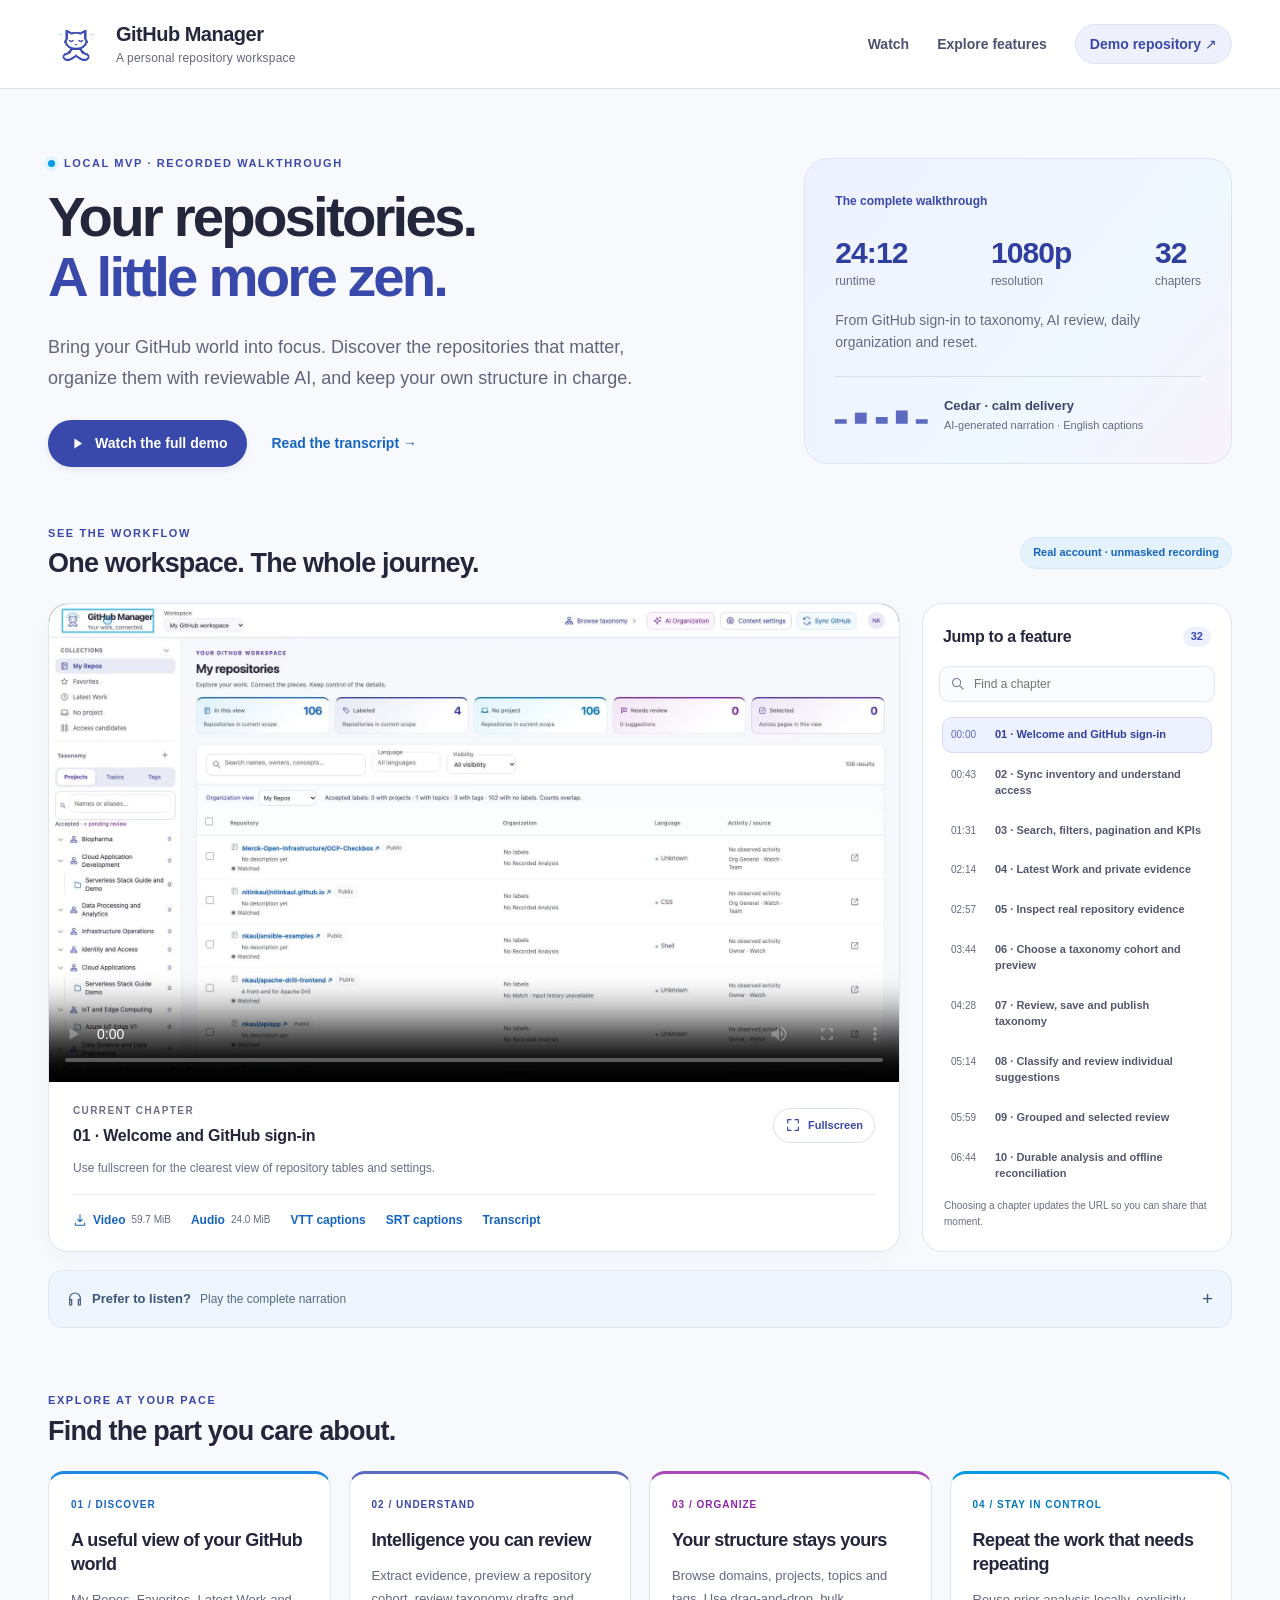
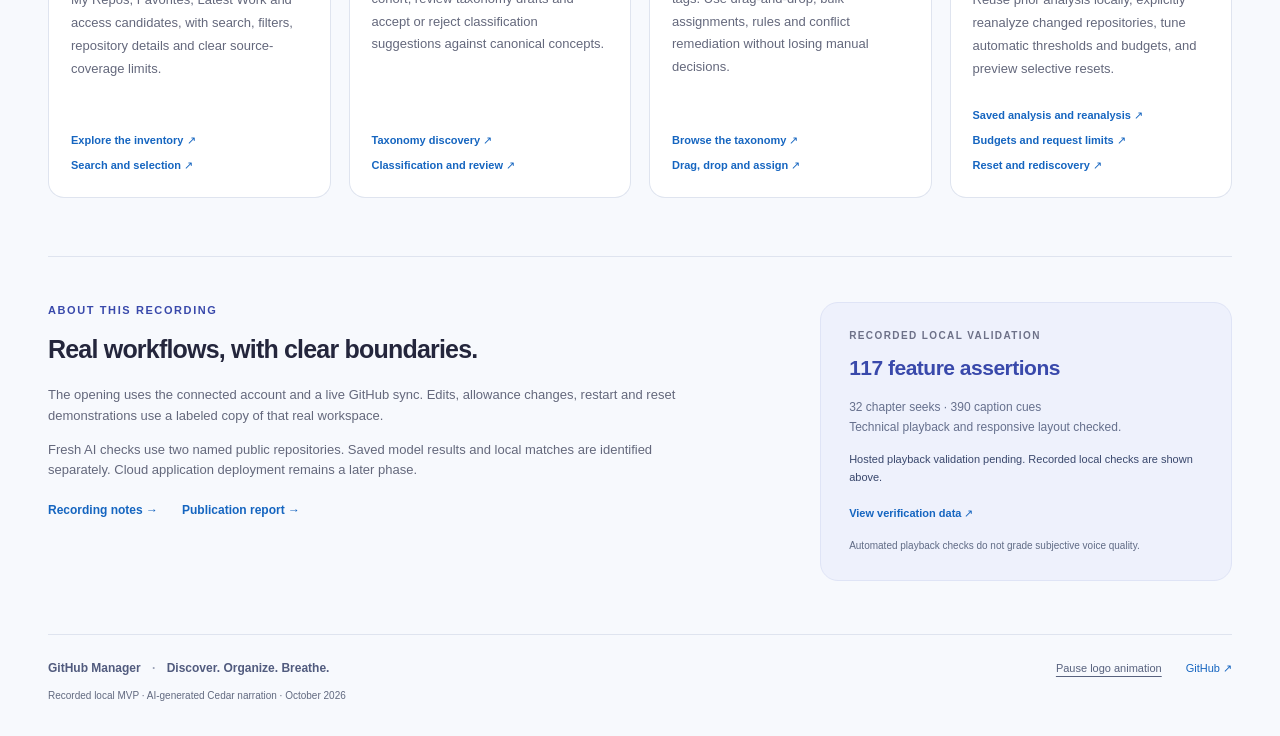
==== index.html @ 2217dbcc "Publish GitHub Manager Cedar demo showcase" ====
<!doctype html>
<html lang="en">
<head>
  <meta charset="utf-8">
  <meta name="viewport" content="width=device-width,initial-scale=1">
  <meta name="theme-color" content="#3949ab">
  <meta name="description" content="See GitHub Manager in action: a complete narrated walkthrough of repository discovery, reviewable AI organization, taxonomy, manual controls and safe reset.">
  <meta property="og:title" content="GitHub Manager — a little more zen">
  <meta property="og:description" content="A complete 1080p walkthrough of your personal, AI-assisted GitHub workspace.">
  <meta property="og:type" content="website">
  <meta property="og:url" content="https://nkaul.github.io/github-manager-demo/">
  <meta property="og:image" content="https://nkaul.github.io/github-manager-demo/recordings/cedar-v2/poster.jpg">
  <link rel="canonical" href="https://nkaul.github.io/github-manager-demo/">
  <link rel="icon" type="image/svg+xml" href="assets/branding/zen-static.svg">
  <link rel="stylesheet" href="assets/site.css">
  <script src="assets/site.js" defer></script>
  <title>GitHub Manager — a little more zen</title>
</head>
<body>
  <a class="skip-link" href="#watch">Skip to the demo</a>
  <header class="site-header">
    <div class="header-inner">
      <a class="brand" href="./" aria-label="GitHub Manager home">
        <span class="mascot"><img class="mascot-motion" src="assets/branding/zen-rays.gif" width="56" height="56" alt=""><img class="mascot-still" src="assets/branding/zen-static.svg" width="56" height="56" alt=""></span>
        <span>GitHub Manager<span class="brand-subtitle">A personal repository workspace</span></span>
      </a>
      <nav class="header-nav" aria-label="Main navigation"><a href="#watch">Watch</a><a href="#features">Explore features</a><a href="https://github.com/nkaul/github-manager-demo" target="_blank" rel="noopener noreferrer">Demo repository <span aria-hidden="true">↗</span></a></nav>
    </div>
  </header>
  <main>
    <section class="hero content-width" aria-labelledby="intro-title">
      <div class="hero-copy">
        <p class="eyebrow"><span class="status-dot"></span> Local MVP · recorded walkthrough</p>
        <h1 id="intro-title">Your repositories.<br><span>A little more zen.</span></h1>
        <p class="intro">Bring your GitHub world into focus. Discover the repositories that matter, organize them with reviewable AI, and keep your own structure in charge.</p>
        <div class="hero-actions"><a class="button primary" href="#watch"><svg viewBox="0 0 24 24" aria-hidden="true"><path d="m9 5 11 7-11 7Z"/></svg>Watch the full demo</a><a class="text-link" href="recordings/cedar-v2/transcript.html">Read the transcript <span aria-hidden="true">→</span></a></div>
      </div>
      <aside class="hero-note" aria-label="Recording information">
        <span class="note-kicker">The complete walkthrough</span>
        <div class="recording-facts"><span><strong>24:12</strong>runtime</span><span><strong>1080p</strong>resolution</span><span><strong>32</strong>chapters</span></div>
        <p>From GitHub sign-in to taxonomy, AI review, daily organization and reset.</p>
        <div class="voice-label"><span class="wave-icon" aria-hidden="true">▂ ▅ ▃ ▆ ▂</span><span>Cedar · calm delivery<br><small>AI-generated narration · English captions</small></span></div>
      </aside>
    </section>

    <section id="watch" class="watch-section content-width" aria-labelledby="watch-title">
      <div class="section-heading"><div><p class="eyebrow">See the workflow</p><h2 id="watch-title">One workspace. The whole journey.</h2></div><span class="pill">Real account · unmasked recording</span></div>
      <div class="player-layout">
        <div class="player-card">
          <video id="video" controls playsinline preload="metadata" poster="recordings/cedar-v2/poster.jpg" aria-label="GitHub Manager complete narrated walkthrough">
            <source src="recordings/cedar-v2/github-manager-full-cedar-calm-1080p.mp4" type="video/mp4">
            <track kind="captions" src="recordings/cedar-v2/full-demo.vtt" label="English" srclang="en" default>
            Your browser cannot play this video. Use the download link below.
          </video>
          <div class="player-info">
            <div class="now-playing"><div><span class="small-label">Current chapter</span><h3 id="current-chapter">01 · Welcome and GitHub sign-in</h3></div><button id="fullscreen" class="icon-button" type="button" aria-label="Fullscreen video"><svg viewBox="0 0 24 24" aria-hidden="true"><path d="M9 4H4v5m11-5h5v5M4 15v5h5m11-5v5h-5"/></svg><span>Fullscreen</span></button></div>
            <p id="playback-status" class="helper-text" role="status">Use fullscreen for the clearest view of repository tables and settings.</p>
            <div class="download-links" aria-label="Download recording files"><a href="recordings/cedar-v2/github-manager-full-cedar-calm-1080p.mp4" download><svg viewBox="0 0 24 24" aria-hidden="true"><path d="M12 3v12m-4-4 4 4 4-4M4 17v4h16v-4"/></svg>Video <small>59.7 MiB</small></a><a href="recordings/cedar-v2/github-manager-full-cedar-calm.m4a" download>Audio <small>24.0 MiB</small></a><a href="recordings/cedar-v2/full-demo.vtt" download>VTT captions</a><a href="recordings/cedar-v2/full-demo.srt" download>SRT captions</a><a href="recordings/cedar-v2/transcript.html">Transcript</a></div>
          </div>
        </div>
        <aside class="chapter-panel" aria-labelledby="chapters-title">
          <div class="chapter-heading"><h3 id="chapters-title">Jump to a feature</h3><span id="chapter-count" class="count-badge">32</span></div>
          <label class="chapter-search"><svg viewBox="0 0 24 24" aria-hidden="true"><circle cx="10.5" cy="10.5" r="6.5"/><path d="m16 16 5 5"/></svg><span class="sr-only">Find a chapter</span><input id="chapter-search" type="search" placeholder="Find a chapter" autocomplete="off"></label>
          <div id="chapters" class="chapters" aria-label="Walkthrough chapters"><p class="helper-text">Loading chapters…</p></div>
          <p class="chapter-help">Choosing a chapter updates the URL so you can share that moment.</p>
        </aside>
      </div>
      <details class="audio-panel"><summary><svg viewBox="0 0 24 24" aria-hidden="true"><path d="M4 14v-3a8 8 0 0 1 16 0v3M4 13h3v8H4zm13 0h3v8h-3z"/></svg>Prefer to listen? <span>Play the complete narration</span></summary><div><p>Cedar · calmer delivery · the same narration as the video.</p><audio id="audio" controls preload="none" src="recordings/cedar-v2/github-manager-full-cedar-calm.m4a" aria-label="Complete Cedar narration">Download the audio using the link above.</audio></div></details>
    </section>

    <section id="features" class="features-section content-width" aria-labelledby="features-title">
      <div class="section-heading"><div><p class="eyebrow">Explore at your pace</p><h2 id="features-title">Find the part you care about.</h2></div></div>
      <div class="feature-grid">
        <article class="feature feature-blue"><span class="feature-number">01 / Discover</span><h3>A useful view of your GitHub world</h3><p>My Repos, Favorites, Latest Work and access candidates, with search, filters, repository details and clear source-coverage limits.</p><a href="#chapter-02">Explore the inventory <span aria-hidden="true">↗</span></a><a href="#chapter-03">Search and selection <span aria-hidden="true">↗</span></a></article>
        <article class="feature feature-indigo"><span class="feature-number">02 / Understand</span><h3>Intelligence you can review</h3><p>Extract evidence, preview a repository cohort, review taxonomy drafts and accept or reject classification suggestions against canonical concepts.</p><a href="#chapter-06">Taxonomy discovery <span aria-hidden="true">↗</span></a><a href="#chapter-08">Classification and review <span aria-hidden="true">↗</span></a></article>
        <article class="feature feature-purple"><span class="feature-number">03 / Organize</span><h3>Your structure stays yours</h3><p>Browse domains, projects, topics and tags. Use drag-and-drop, bulk assignments, rules and conflict remediation without losing manual decisions.</p><a href="#chapter-12">Browse the taxonomy <span aria-hidden="true">↗</span></a><a href="#chapter-13">Drag, drop and assign <span aria-hidden="true">↗</span></a></article>
        <article class="feature feature-sky"><span class="feature-number">04 / Stay in control</span><h3>Repeat the work that needs repeating</h3><p>Reuse prior analysis locally, explicitly reanalyze changed repositories, tune automatic thresholds and budgets, and preview selective resets.</p><a href="#chapter-10">Saved analysis and reanalysis <span aria-hidden="true">↗</span></a><a href="#chapter-19">Budgets and request limits <span aria-hidden="true">↗</span></a><a href="#chapter-26">Reset and rediscovery <span aria-hidden="true">↗</span></a></article>
      </div>
    </section>
    <section class="scope-section content-width" aria-labelledby="scope-title">
      <div class="scope-copy"><p class="eyebrow">About this recording</p><h2 id="scope-title">Real workflows, with clear boundaries.</h2><p>The opening uses the connected account and a live GitHub sync. Edits, allowance changes, restart and reset demonstrations use a labeled copy of that real workspace.</p><p>Fresh AI checks use two named public repositories. Saved model results and local matches are identified separately. Cloud application deployment remains a later phase.</p><div class="scope-links"><a href="recordings/cedar-v2/recording-notes.html">Recording notes <span aria-hidden="true">→</span></a><a href="docs/publication-report.md">Publication report <span aria-hidden="true">→</span></a></div></div>
      <aside class="evidence-note"><span class="small-label">Recorded local validation</span><strong>117 feature assertions</strong><p>32 chapter seeks · 390 caption cues<br>Technical playback and responsive layout checked.</p><p id="hosted-status" class="hosted-status">Hosted playback validation is being confirmed.</p><a href="recordings/cedar-v2/verification.json">View verification data <span aria-hidden="true">↗</span></a><small>Automated playback checks do not grade subjective voice quality.</small></aside>
    </section>
  </main>
  <footer class="site-footer content-width"><p>GitHub Manager <span aria-hidden="true">·</span> Discover. Organize. Breathe.</p><div><button id="motion-toggle" type="button" aria-pressed="false">Pause logo animation</button><a href="https://github.com/nkaul/github-manager-demo" target="_blank" rel="noopener noreferrer">GitHub <span aria-hidden="true">↗</span></a></div><small>Recorded local MVP · AI-generated Cedar narration · October 2026</small></footer>
</body>
</html>
---- assets/site.css ----
:root{color-scheme:light;--ink:#24263c;--muted:#64687c;--indigo:#3949ab;--blue:#1565c0;--purple:#7e57c2;--line:#dfe4ef;--surface:#fff;--bg:#f7f9fd;--radius:20px;font-family:Inter,ui-sans-serif,-apple-system,BlinkMacSystemFont,"Segoe UI",sans-serif;font-synthesis:none}
*{box-sizing:border-box}html{scroll-behavior:smooth;scroll-padding-top:100px}body{margin:0;background:var(--bg);color:var(--ink);font-size:16px;line-height:1.6}a{color:var(--blue);text-decoration:none}a:hover{text-decoration:underline;text-underline-offset:4px}button,input{font:inherit}button{cursor:pointer}svg{width:20px;height:20px;fill:none;stroke:currentColor;stroke-width:1.8;stroke-linecap:round;stroke-linejoin:round;flex-shrink:0}img{max-width:100%}button:focus-visible,a:focus-visible,input:focus-visible,summary:focus-visible{outline:3px solid #039be5;outline-offset:4px}h1,h2,h3,p{margin-top:0}.content-width{width:min(1440px,calc(100% - 96px));margin-inline:auto}.sr-only{position:absolute;width:1px;height:1px;padding:0;margin:-1px;overflow:hidden;clip:rect(0,0,0,0);white-space:nowrap;border:0}.skip-link{position:fixed;top:10px;left:16px;background:#fff;padding:10px 18px;border:2px solid var(--blue);border-radius:8px;z-index:10;transform:translateY(-180%)}.skip-link:focus{transform:none}
.site-header{background:rgba(255,255,255,.97);border-bottom:1px solid var(--line)}.header-inner{width:min(1440px,calc(100% - 96px));margin:auto;min-height:88px;display:flex;justify-content:space-between;align-items:center;gap:24px}.brand{display:flex;align-items:center;gap:12px;font-size:20px;line-height:1.2;font-weight:740;color:var(--ink);letter-spacing:-.5px}.brand:hover{text-decoration:none}.brand-subtitle{display:block;margin-top:5px;font-size:12px;letter-spacing:.2px;font-weight:450;color:var(--muted)}.mascot{width:56px;height:56px;display:block;flex-shrink:0}.mascot img{display:block}.mascot-still{display:none!important}body.motion-paused .mascot-motion{display:none}body.motion-paused .mascot-still{display:block!important}.header-nav{display:flex;align-items:center;gap:28px;font-size:14px;font-weight:600}.header-nav a{color:#4e526e}.header-nav a:last-child{background:#eef1fc;border:1px solid #dfe3f7;padding:8px 14px;border-radius:24px;color:var(--indigo)}
.hero{display:grid;grid-template-columns:1.6fr 1fr;align-items:center;gap:72px;padding-block:66px 58px}.eyebrow{font-size:11px;letter-spacing:1.6px;text-transform:uppercase;font-weight:750;color:var(--indigo);margin-bottom:14px;display:flex;align-items:center;gap:9px}.status-dot{width:7px;height:7px;background:#039be5;border-radius:50%;box-shadow:0 0 0 4px #e1f5fe}.hero h1{font-size:clamp(40px,4.4vw,64px);line-height:1.08;letter-spacing:-2.8px;margin-bottom:24px;font-weight:760}.hero h1 span{color:var(--indigo)}.intro{font-size:18px;line-height:1.7;max-width:620px;color:#61657b;margin-bottom:27px}.hero-actions{display:flex;align-items:center;gap:24px;flex-wrap:wrap}.button{display:inline-flex;align-items:center;justify-content:center;gap:10px;padding:12px 20px;border-radius:28px;font-size:14px;font-weight:650}.button:hover{text-decoration:none;box-shadow:0 5px 16px #3949ab24}.primary{color:#fff;background:var(--indigo);box-shadow:0 3px 7px #3949ab16}.primary svg{width:17px;height:17px;fill:currentColor;stroke-width:0}.text-link{font-size:14px;font-weight:600}.hero-note{border:1px solid #dce4f5;border-radius:24px;padding:28px 30px;background:linear-gradient(130deg,#eef1ff 0%,#f0f8ff 65%,#f8f2fc 100%)}.note-kicker{font-size:12px;color:var(--indigo);font-weight:650}.recording-facts{display:flex;justify-content:space-between;gap:16px;margin-top:20px}.recording-facts span{font-size:12px;color:#656b82}.recording-facts strong{display:block;line-height:1.3;font-size:30px;font-weight:700;letter-spacing:-.9px;color:#303f9f}.hero-note>p{font-size:14px;color:#626a82;margin-block:18px 22px;max-width:330px}.voice-label{display:flex;gap:14px;align-items:center;padding-top:19px;border-top:1px solid #d9e1f1;font-size:13px;font-weight:650;color:#39476c;line-height:1.5}.voice-label small{font-weight:450;font-size:11px;color:#626a82}.wave-icon{color:#5c6bc0;font-size:15px;letter-spacing:2px}
.section-heading{display:flex;justify-content:space-between;align-items:center;gap:20px;margin-bottom:22px}.section-heading .eyebrow{margin-bottom:5px}h2{font-size:27px;letter-spacing:-.8px;line-height:1.25;font-weight:700;margin-bottom:0}.pill{display:inline-flex;white-space:nowrap;padding:6px 12px;background:#e3f2fd;color:#1565c0;border:1px solid #d6e9f8;border-radius:24px;font-size:11px;font-weight:600}.player-layout{display:grid;grid-template-columns:minmax(0,1fr) 310px;gap:22px;align-items:stretch}.player-card{background:#fff;border:1px solid var(--line);border-radius:var(--radius);overflow:hidden;min-width:0;box-shadow:0 8px 26px #22315c06}video{display:block;width:100%;aspect-ratio:16/9;background:#171b30}video::cue{font-family:ui-sans-serif,system-ui,sans-serif;font-size:clamp(13px,1.5vw,22px);background:rgba(15,18,35,.86);color:white}.player-info{padding:21px 24px}.now-playing{display:flex;justify-content:space-between;gap:16px;align-items:center}.small-label{display:block;font-size:10px;text-transform:uppercase;letter-spacing:1.4px;font-weight:700;color:#6d7188;margin-bottom:6px}.now-playing h3{font-size:16px;line-height:1.4;font-weight:650;margin:0;letter-spacing:-.2px}.icon-button{display:inline-flex;align-items:center;gap:7px;border:1px solid #dce1f0;border-radius:24px;color:var(--indigo);background:#fff;padding:8px 11px;font-size:11px;font-weight:600}.icon-button:hover{background:#f0f2fc}.icon-button svg{width:16px;height:16px}.helper-text{font-size:12px;color:#6b7085;line-height:1.6;margin:11px 0 16px}.download-links{display:flex;gap:12px 20px;align-items:center;flex-wrap:wrap;border-top:1px solid #e9ecf4;padding-top:16px}.download-links a{display:inline-flex;gap:6px;align-items:center;font-size:12px;font-weight:600}.download-links svg{width:14px;height:14px}.download-links small{font-size:10px;color:#646b82;font-weight:450}
.chapter-panel{border:1px solid var(--line);background:#fff;border-radius:var(--radius);padding:20px 16px;display:flex;flex-direction:column;min-height:0}.chapter-heading{display:flex;justify-content:space-between;align-items:center;margin:0 4px 16px}.chapter-heading h3{font-size:16px;letter-spacing:-.3px;margin:0}.count-badge{font-size:11px;font-weight:650;color:var(--indigo);background:#eef0fc;padding:1px 8px;border-radius:14px}.chapter-search{display:flex;align-items:center;gap:8px;border:1px solid #e1e5ef;border-radius:10px;padding:7px 10px;margin-bottom:12px;background:#fafbfe}.chapter-search svg{width:15px;height:15px;color:#797e94}.chapter-search input{width:100%;min-width:0;border:0;outline:none;font-size:12px;color:var(--ink);background:transparent;line-height:1.5;padding:1px}.chapter-search:focus-within{outline:2px solid #039be5;outline-offset:2px}.chapters{display:flex;flex-direction:column;gap:4px;overflow:auto;flex:1;max-height:470px;min-height:260px;padding:3px;scrollbar-width:thin;scrollbar-color:#c5cae9 transparent}.chapter-button{display:flex;gap:10px;align-items:flex-start;text-align:left;border:1px solid transparent;background:transparent;border-radius:10px;color:#51576e;line-height:1.45;padding:9px 8px;width:100%;font-size:11px}.chapter-button:hover{background:#f4f6fd}.chapter-button[aria-current=true]{background:#eef1ff;color:#303f9f;border-color:#d6dcf5}.chapter-time{font-variant-numeric:tabular-nums;color:#646b82;font-size:10px;min-width:34px;padding-top:1px}.chapter-button[aria-current=true] .chapter-time{color:#5c6bc0}.chapter-title{font-weight:550}.chapter-help{font-size:10px;line-height:1.6;color:#666b80;margin:14px 5px 0}.chapter-button[hidden]{display:none}
.audio-panel{margin-top:18px;background:#eff5fc;border:1px solid #e0e9f5;border-radius:14px;padding:13px 18px;color:#3b5679;font-size:13px}.audio-panel summary{cursor:pointer;display:flex;align-items:center;gap:9px;font-weight:600;list-style:none}.audio-panel summary::-webkit-details-marker{display:none}.audio-panel summary::after{content:"+";font-size:19px;margin-left:auto;font-weight:400}.audio-panel[open] summary::after{content:"−"}.audio-panel summary svg{width:16px;height:16px}.audio-panel summary span{font-size:12px;font-weight:400;color:#536b86}.audio-panel>div{padding-top:10px}.audio-panel p{font-size:12px;margin:6px 0 12px}.audio-panel audio{width:100%;height:42px}
.features-section{padding-block:64px 58px}.feature-grid{display:grid;grid-template-columns:repeat(4,1fr);gap:18px}.feature{background:#fff;border:1px solid var(--line);border-top:3px solid var(--feature-color);border-radius:16px;padding:23px 22px;display:flex;flex-direction:column;align-items:flex-start}.feature-blue{--feature-color:#1e88e5;--feature-ink:#1565c0}.feature-indigo{--feature-color:#5c6bc0;--feature-ink:#3949ab}.feature-purple{--feature-color:#ab47bc;--feature-ink:#8e24aa}.feature-sky{--feature-color:#039be5;--feature-ink:#0277bd}.feature-number{font-size:10px;text-transform:uppercase;font-weight:750;letter-spacing:1px;color:var(--feature-ink);margin-bottom:15px}.feature h3{font-size:18px;line-height:1.35;letter-spacing:-.5px;margin-bottom:13px}.feature p{font-size:13px;line-height:1.75;color:var(--muted);margin-bottom:20px;flex:1}.feature a{font-size:11px;line-height:1.6;font-weight:600;margin-top:7px}.scope-section{display:grid;grid-template-columns:1.7fr 1fr;gap:72px;border-top:1px solid var(--line);padding-block:45px 53px}.scope-copy h2{font-size:25px;margin-bottom:20px}.scope-copy p:not(.eyebrow){font-size:13px;color:var(--muted);max-width:650px;margin-bottom:13px}.scope-links{display:flex;gap:24px;flex-wrap:wrap;margin-top:20px;font-size:12px;font-weight:600}.evidence-note{background:#eef1fc;border:1px solid #dfe4f6;padding:25px 28px;border-radius:18px;align-self:start}.evidence-note>strong{display:block;font-size:21px;letter-spacing:-.5px;color:#3949ab;margin:7px 0 12px}.evidence-note p{font-size:12px;line-height:1.7;color:#66708d;margin-bottom:12px}.evidence-note .hosted-status{font-size:11px;color:#39476c}.evidence-note a{font-size:11px;font-weight:650}.evidence-note small{display:block;font-size:10px;color:#606b85;margin-top:14px;line-height:1.65}.site-footer{display:flex;flex-wrap:wrap;justify-content:space-between;align-items:center;gap:10px 25px;border-top:1px solid var(--line);padding-block:24px 32px;color:#626a80}.site-footer p{font-size:12px;color:#515b7e;font-weight:600;margin:0}.site-footer p span{margin-inline:8px;color:#9ba2b7}.site-footer>div{display:flex;gap:24px;align-items:center;font-size:11px}.site-footer button{background:none;border:0;padding:0;color:#58627e;font-size:11px;text-decoration:underline;text-underline-offset:4px}.site-footer>small{flex-basis:100%;font-size:10px}
.document-main{max-width:860px;padding-block:50px 70px}.document-main h1{font-size:38px;line-height:1.15;letter-spacing:-1.4px;margin-bottom:18px}.document-main .document-intro{font-size:16px;color:var(--muted);margin-bottom:35px}.document-main section{padding-top:25px;margin-top:25px;border-top:1px solid var(--line);scroll-margin-top:25px}.document-main h2{font-size:21px;margin-bottom:18px}.document-main p,.document-main li{font-size:15px;color:#545c75;line-height:1.85}.document-main .back-link{font-size:13px;display:inline-block;margin-bottom:24px}.document-main .chapter-open{font-size:12px;display:inline-block;margin-bottom:14px}.document-main ul{padding-left:20px}
@media(min-width:1600px){.chapters{max-height:540px}.hero{padding-block:72px 64px}}
@media(max-width:1150px){.content-width,.header-inner{width:calc(100% - 56px)}.hero{gap:35px;padding-block:48px}.hero h1{font-size:48px}.hero-note{padding:24px}.recording-facts strong{font-size:27px}.player-layout{grid-template-columns:minmax(0,1fr) 275px}.player-info{padding:18px}.feature-grid{grid-template-columns:repeat(2,1fr)}.scope-section{gap:40px}.chapters{max-height:360px;min-height:180px}}
@media(max-width:850px){.hero{grid-template-columns:1fr;gap:30px;padding-block:40px}.hero-copy{max-width:650px}.hero h1{font-size:52px}.hero-note{max-width:580px;display:grid;grid-template-columns:1.2fr 1fr;gap:0 30px}.note-kicker{grid-column:1/-1}.hero-note>p{grid-column:2;grid-row:2;margin:20px 0 0;font-size:12px}.voice-label{grid-column:1/-1;margin-top:20px;padding-top:14px}.recording-facts{gap:25px;justify-content:flex-start}.player-layout{grid-template-columns:1fr}.chapter-panel{padding:20px}.chapters{display:grid;grid-template-columns:1fr 1fr;max-height:310px;min-height:0}.chapter-search{max-width:340px}.chapter-button{font-size:12px}.section-heading{align-items:flex-start}.scope-section{grid-template-columns:1.4fr 1fr;gap:28px}.header-nav{gap:17px;font-size:12px}.brand{font-size:18px}.brand-subtitle{font-size:10px}.header-nav a:last-child{padding:7px 11px}}
@media(max-width:600px){html{scroll-padding-top:20px}.content-width,.header-inner{width:calc(100% - 36px)}.header-inner{min-height:80px;flex-wrap:wrap;gap:12px;padding-block:14px}.brand{font-size:18px;gap:9px}.brand-subtitle{font-size:10px}.mascot,.mascot img{width:42px;height:42px}.header-nav{width:100%;justify-content:space-between;gap:9px;font-size:11px;padding-left:3px}.header-nav a:last-child{background:transparent;border:0;padding:0}.hero{padding-block:34px 36px;gap:25px}.hero h1{font-size:42px;letter-spacing:-1.9px;margin-bottom:20px}.eyebrow{font-size:9px;letter-spacing:1.2px}.intro{font-size:15px;line-height:1.8;margin-bottom:22px}.hero-actions{gap:16px}.button{font-size:12px;padding:11px 16px}.text-link{font-size:11px}.hero-note{display:block;border-radius:18px;padding:21px 22px}.recording-facts{justify-content:space-between;margin-top:14px;gap:15px}.recording-facts strong{font-size:27px}.recording-facts span{font-size:11px}.hero-note>p{font-size:12px;margin-top:15px;margin-bottom:0;max-width:none}.voice-label{margin-top:16px;font-size:12px}.voice-label small{font-size:10px}.section-heading{flex-direction:column;gap:12px;margin-bottom:16px}h2{font-size:23px;letter-spacing:-.6px}.pill{font-size:9px;padding:5px 10px}.player-layout{gap:15px}.player-card{border-radius:14px}.player-info{padding:15px}.now-playing{align-items:flex-start;gap:8px}.now-playing h3{font-size:13px}.small-label{font-size:9px;letter-spacing:1px}.icon-button{padding:7px;border-radius:10px}.icon-button span{display:none}.helper-text{font-size:11px;margin-block:10px 13px}.download-links{gap:10px 16px;padding-top:13px}.download-links a{font-size:11px}.download-links small{font-size:9px}.chapter-panel{padding:17px 13px;border-radius:14px}.chapter-heading h3{font-size:15px}.chapters{grid-template-columns:1fr;max-height:320px}.chapter-button{font-size:11px;padding:10px}.chapter-search{max-width:none}.audio-panel{padding:12px 13px}.audio-panel summary{font-size:12px;flex-wrap:wrap;gap:6px}.audio-panel summary span{font-size:10px}.features-section{padding-block:42px}.feature-grid{grid-template-columns:1fr;gap:13px}.feature{padding:23px}.feature h3{font-size:19px}.feature p{margin-bottom:14px}.feature a{font-size:12px}.scope-section{grid-template-columns:1fr;gap:24px;padding-block:32px}.scope-copy h2{font-size:23px}.evidence-note{padding:22px}.site-footer{padding-top:20px;gap:14px}.site-footer p{font-size:11px}.site-footer>div{gap:19px}.site-footer>small{font-size:9px}.document-main{padding-block:32px 50px}.document-main h1{font-size:30px}.document-main h2{font-size:19px}.document-main p,.document-main li{font-size:14px}}
@media(prefers-reduced-motion:reduce){html{scroll-behavior:auto}.mascot-motion{display:none!important}.mascot-still{display:block!important}}
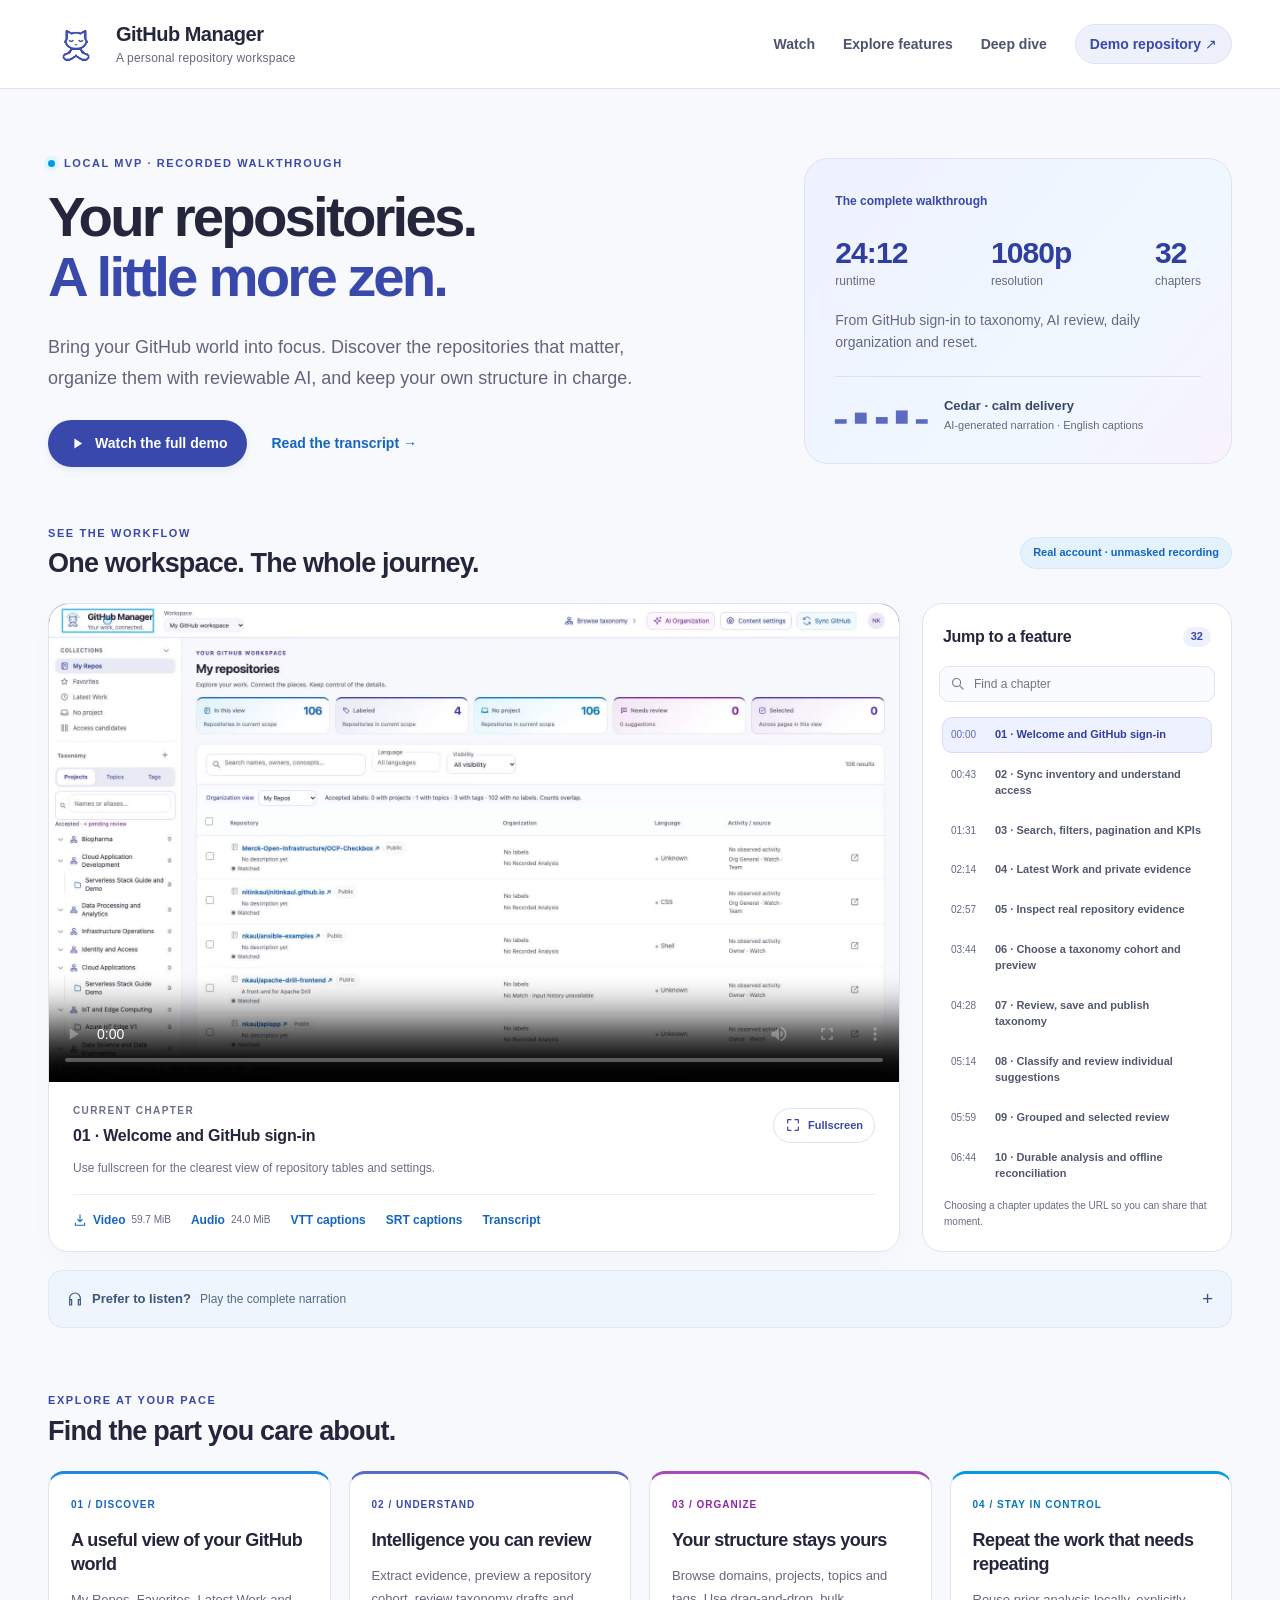
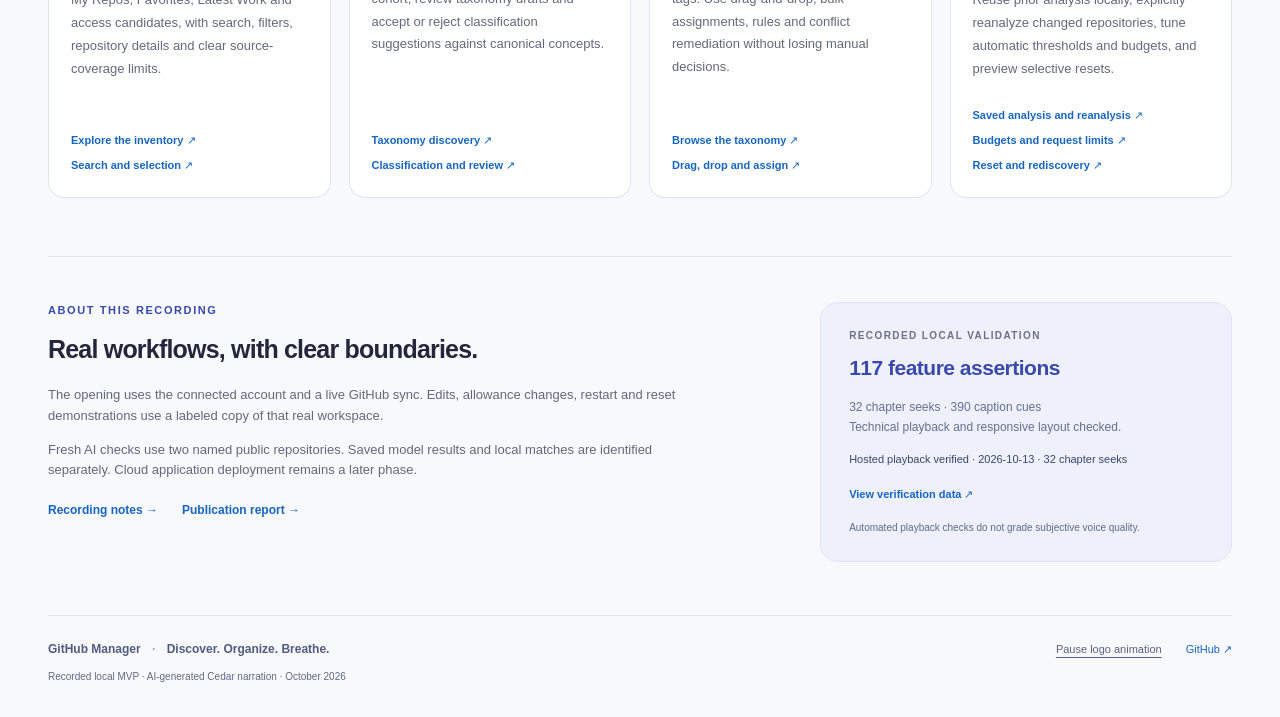
==== commit 8905a9d6: "Add Drive-only system design and architecture deep dive" ====
--- a/index.html
+++ b/index.html
@@ -24,7 +24,7 @@
         <span class="mascot"><img class="mascot-motion" src="assets/branding/zen-rays.gif" width="56" height="56" alt=""><img class="mascot-still" src="assets/branding/zen-static.svg" width="56" height="56" alt=""></span>
         <span>GitHub Manager<span class="brand-subtitle">A personal repository workspace</span></span>
       </a>
-      <nav class="header-nav" aria-label="Main navigation"><a href="#watch">Watch</a><a href="#features">Explore features</a><a href="https://github.com/nkaul/github-manager-demo" target="_blank" rel="noopener noreferrer">Demo repository <span aria-hidden="true">↗</span></a></nav>
+      <nav class="header-nav" aria-label="Main navigation"><a href="#watch">Watch</a><a href="#features">Explore features</a><a href="deep-dive/">Deep dive</a><a href="https://github.com/nkaul/github-manager-demo" target="_blank" rel="noopener noreferrer">Demo repository <span aria-hidden="true">↗</span></a></nav>
     </div>
   </header>
   <main>
--- a/assets/site.css
+++ b/assets/site.css
@@ -11,4 +11,7 @@
 @media(max-width:1150px){.content-width,.header-inner{width:calc(100% - 56px)}.hero{gap:35px;padding-block:48px}.hero h1{font-size:48px}.hero-note{padding:24px}.recording-facts strong{font-size:27px}.player-layout{grid-template-columns:minmax(0,1fr) 275px}.player-info{padding:18px}.feature-grid{grid-template-columns:repeat(2,1fr)}.scope-section{gap:40px}.chapters{max-height:360px;min-height:180px}}
 @media(max-width:850px){.hero{grid-template-columns:1fr;gap:30px;padding-block:40px}.hero-copy{max-width:650px}.hero h1{font-size:52px}.hero-note{max-width:580px;display:grid;grid-template-columns:1.2fr 1fr;gap:0 30px}.note-kicker{grid-column:1/-1}.hero-note>p{grid-column:2;grid-row:2;margin:20px 0 0;font-size:12px}.voice-label{grid-column:1/-1;margin-top:20px;padding-top:14px}.recording-facts{gap:25px;justify-content:flex-start}.player-layout{grid-template-columns:1fr}.chapter-panel{padding:20px}.chapters{display:grid;grid-template-columns:1fr 1fr;max-height:310px;min-height:0}.chapter-search{max-width:340px}.chapter-button{font-size:12px}.section-heading{align-items:flex-start}.scope-section{grid-template-columns:1.4fr 1fr;gap:28px}.header-nav{gap:17px;font-size:12px}.brand{font-size:18px}.brand-subtitle{font-size:10px}.header-nav a:last-child{padding:7px 11px}}
 @media(max-width:600px){html{scroll-padding-top:20px}.content-width,.header-inner{width:calc(100% - 36px)}.header-inner{min-height:80px;flex-wrap:wrap;gap:12px;padding-block:14px}.brand{font-size:18px;gap:9px}.brand-subtitle{font-size:10px}.mascot,.mascot img{width:42px;height:42px}.header-nav{width:100%;justify-content:space-between;gap:9px;font-size:11px;padding-left:3px}.header-nav a:last-child{background:transparent;border:0;padding:0}.hero{padding-block:34px 36px;gap:25px}.hero h1{font-size:42px;letter-spacing:-1.9px;margin-bottom:20px}.eyebrow{font-size:9px;letter-spacing:1.2px}.intro{font-size:15px;line-height:1.8;margin-bottom:22px}.hero-actions{gap:16px}.button{font-size:12px;padding:11px 16px}.text-link{font-size:11px}.hero-note{display:block;border-radius:18px;padding:21px 22px}.recording-facts{justify-content:space-between;margin-top:14px;gap:15px}.recording-facts strong{font-size:27px}.recording-facts span{font-size:11px}.hero-note>p{font-size:12px;margin-top:15px;margin-bottom:0;max-width:none}.voice-label{margin-top:16px;font-size:12px}.voice-label small{font-size:10px}.section-heading{flex-direction:column;gap:12px;margin-bottom:16px}h2{font-size:23px;letter-spacing:-.6px}.pill{font-size:9px;padding:5px 10px}.player-layout{gap:15px}.player-card{border-radius:14px}.player-info{padding:15px}.now-playing{align-items:flex-start;gap:8px}.now-playing h3{font-size:13px}.small-label{font-size:9px;letter-spacing:1px}.icon-button{padding:7px;border-radius:10px}.icon-button span{display:none}.helper-text{font-size:11px;margin-block:10px 13px}.download-links{gap:10px 16px;padding-top:13px}.download-links a{font-size:11px}.download-links small{font-size:9px}.chapter-panel{padding:17px 13px;border-radius:14px}.chapter-heading h3{font-size:15px}.chapters{grid-template-columns:1fr;max-height:320px}.chapter-button{font-size:11px;padding:10px}.chapter-search{max-width:none}.audio-panel{padding:12px 13px}.audio-panel summary{font-size:12px;flex-wrap:wrap;gap:6px}.audio-panel summary span{font-size:10px}.features-section{padding-block:42px}.feature-grid{grid-template-columns:1fr;gap:13px}.feature{padding:23px}.feature h3{font-size:19px}.feature p{margin-bottom:14px}.feature a{font-size:12px}.scope-section{grid-template-columns:1fr;gap:24px;padding-block:32px}.scope-copy h2{font-size:23px}.evidence-note{padding:22px}.site-footer{padding-top:20px;gap:14px}.site-footer p{font-size:11px}.site-footer>div{gap:19px}.site-footer>small{font-size:9px}.document-main{padding-block:32px 50px}.document-main h1{font-size:30px}.document-main h2{font-size:19px}.document-main p,.document-main li{font-size:14px}}
+.header-nav a[aria-current=page]{color:var(--indigo);text-decoration:underline;text-underline-offset:6px;text-decoration-thickness:2px}.deep-dive-note .format-link{display:flex;gap:14px;align-items:center;color:var(--ink);padding:20px 0;border-bottom:1px solid #d9e1f1}.deep-dive-note .format-link:last-child{border-bottom:0;padding-bottom:0}.format-link:hover{text-decoration:none}.format-link>span:last-child{margin-left:auto;color:var(--indigo)}.format-link strong{display:block;font-size:17px;letter-spacing:-.3px}.format-link small{display:block;font-size:12px;color:#626a82;margin-top:3px}.format-icon{width:42px;height:42px;display:grid;place-items:center;background:#fff;border:1px solid #dce3f5;border-radius:13px;color:var(--indigo);flex-shrink:0}.format-icon svg{width:23px;height:23px}.deep-dive-section{margin-bottom:48px;scroll-margin-top:30px}.deep-dive-section .section-heading h2{max-width:1100px}.drive-video{display:block;width:100%;aspect-ratio:16/9;border:0;background:#171b30}.embed-info{display:flex;justify-content:space-between;align-items:center;gap:18px;flex-wrap:wrap}.embed-info h3{font-size:16px;letter-spacing:-.3px;margin-bottom:5px}.embed-info .helper-text{margin:0;font-size:12px}.drive-link{display:inline-flex;align-items:center;gap:10px;border:1px solid #dce3f5;border-radius:24px;padding:9px 14px;font-size:12px;font-weight:600;white-space:nowrap;background:#f8faff}.drive-link:hover{background:#eef2fc;text-decoration:none}.podcast-section{margin-bottom:0}.podcast-pill{background:#f3e5f5;color:#8e24aa;border-color:#ead5ed}.podcast-card{border-top:3px solid #7e57c2}.podcast-intro{display:flex;gap:18px;align-items:center;padding:26px 28px;background:linear-gradient(120deg,#f4f1fc,#eff6ff)}.podcast-symbol{display:grid;place-items:center;flex-shrink:0;width:50px;height:50px;border-radius:16px;background:#fff;color:#7e57c2;border:1px solid #e3dcf2}.podcast-symbol svg{width:25px;height:25px}.podcast-intro h3{font-size:18px;letter-spacing:-.3px;margin-bottom:4px}.podcast-intro p{font-size:13px;color:#64687c;margin:0}.podcast-embed{height:240px;overflow:hidden;background:#1e1e1e}.drive-audio{display:block;width:100%;height:240px;border:0;transform-origin:top left}.deep-dive-footer-note{padding-block:38px 48px}.deep-dive-footer-note p{font-weight:650;margin-bottom:6px;font-size:15px}.deep-dive-footer-note small{display:block;max-width:680px;color:#64687c;font-size:11px;margin-top:20px}
+@media(max-width:850px){.hero-note.deep-dive-note{display:block;max-width:none}.deep-dive-note .format-link{padding-block:16px}.deep-dive-section .section-heading{flex-direction:column;align-items:flex-start;gap:13px}}
+@media(max-width:600px){.deep-dive-section{margin-bottom:30px}.deep-dive-section h2{font-size:22px;line-height:1.35}.deep-dive-section .section-heading .pill{font-size:10px}.embed-info{gap:14px;padding:17px}.embed-info h3{font-size:14px}.drive-link{font-size:11px;padding:8px 12px}.podcast-intro{padding:20px 17px;gap:13px}.podcast-intro h3{font-size:15px}.podcast-intro p{font-size:12px}.podcast-symbol{width:42px;height:42px;border-radius:12px}.deep-dive-footer-note{padding-block:8px 32px}.deep-dive-footer-note p{font-size:14px}}
 @media(prefers-reduced-motion:reduce){html{scroll-behavior:auto}.mascot-motion{display:none!important}.mascot-still{display:block!important}}
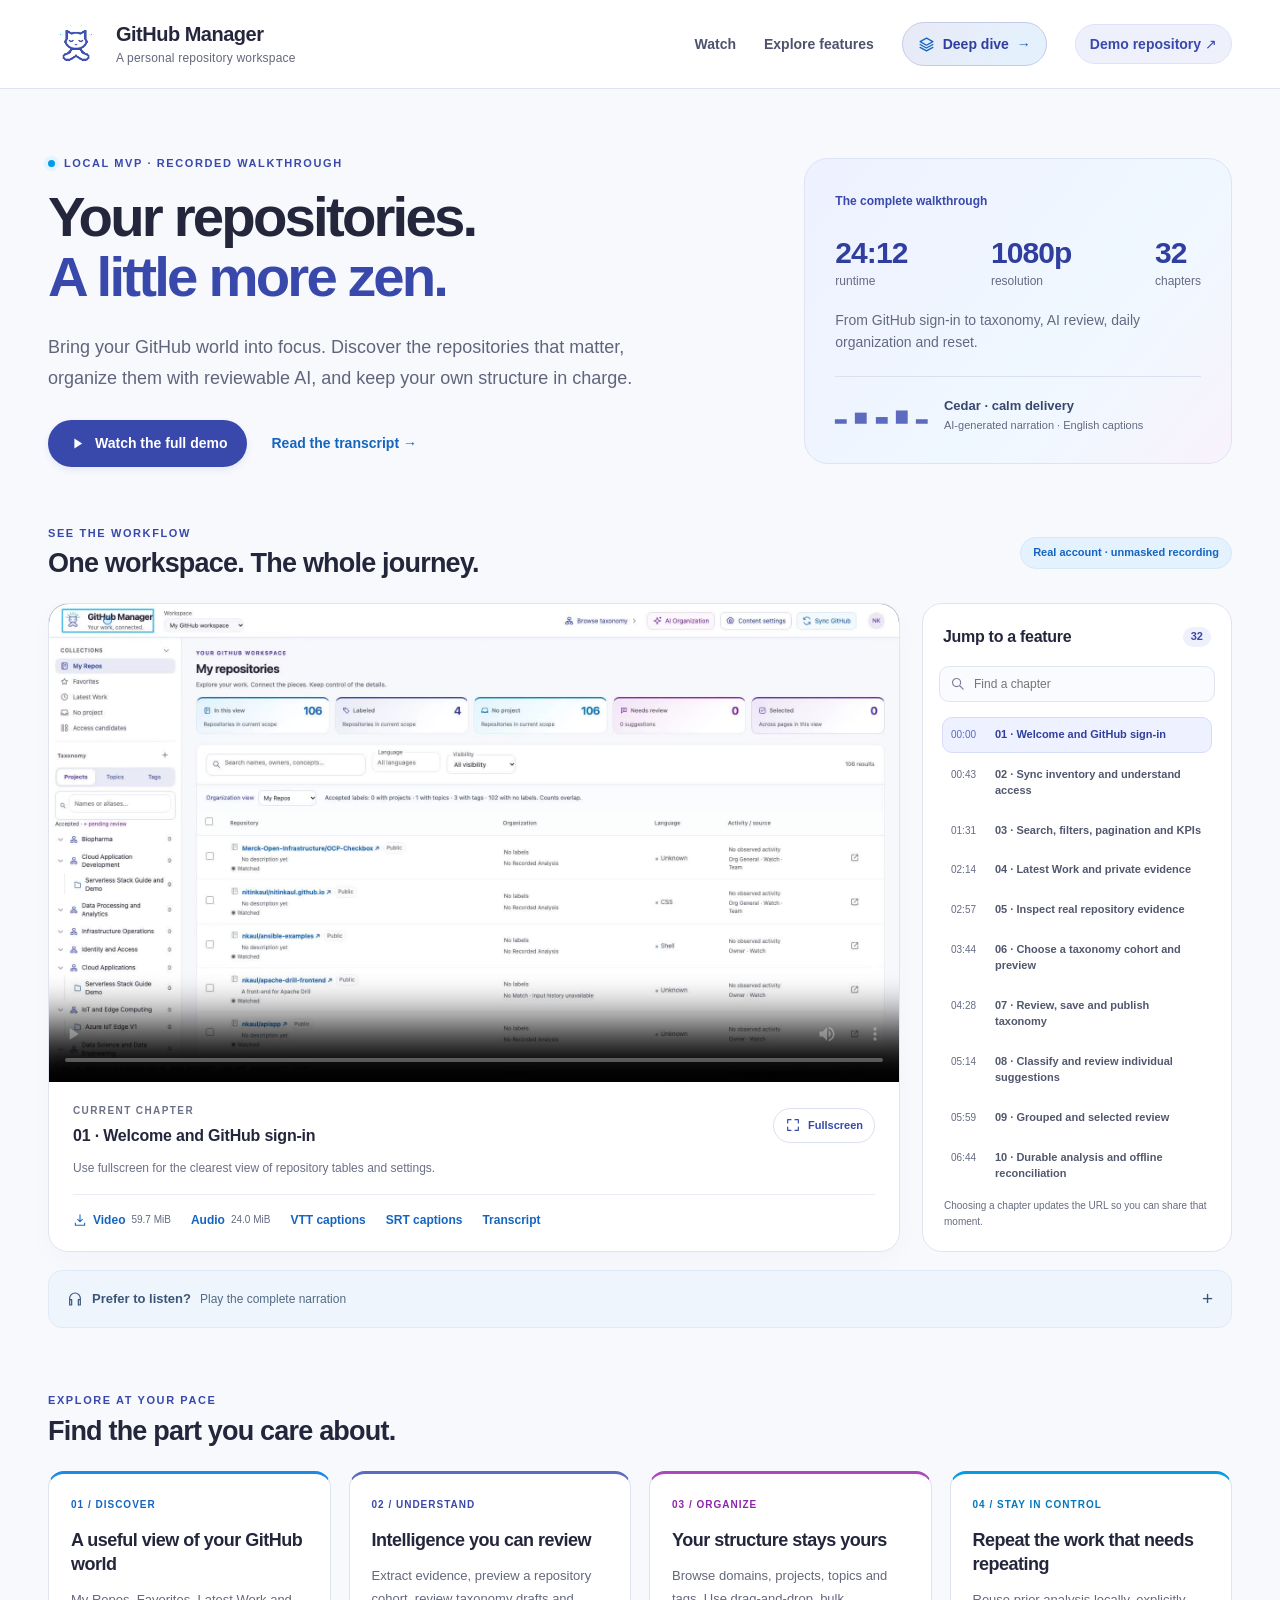
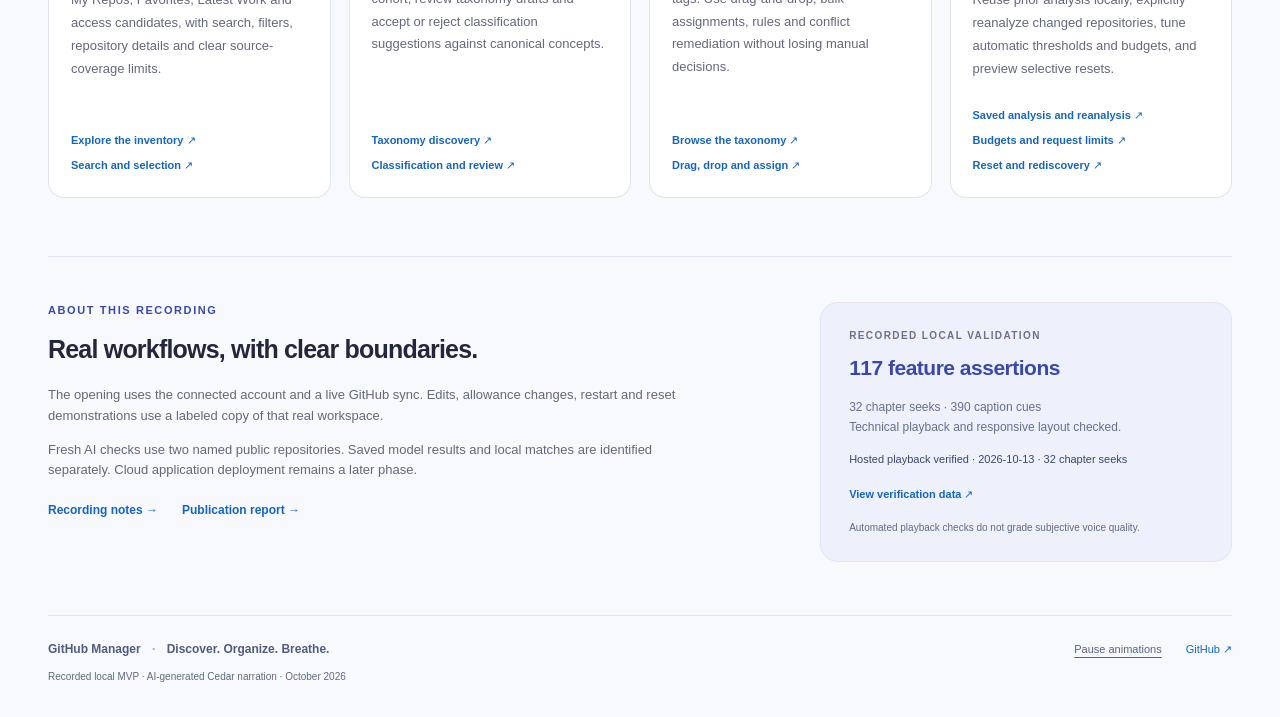
==== commit d500b27f: "Highlight the deep-dive header link with accessible motion" ====
--- a/index.html
+++ b/index.html
@@ -12,8 +12,8 @@
   <meta property="og:image" content="https://nkaul.github.io/github-manager-demo/recordings/cedar-v2/poster.jpg">
   <link rel="canonical" href="https://nkaul.github.io/github-manager-demo/">
   <link rel="icon" type="image/svg+xml" href="assets/branding/zen-static.svg">
-  <link rel="stylesheet" href="assets/site.css">
-  <script src="assets/site.js" defer></script>
+  <link rel="stylesheet" href="assets/site.css?v=20261013-cta">
+  <script src="assets/site.js?v=20261013-cta" defer></script>
   <title>GitHub Manager — a little more zen</title>
 </head>
 <body>
@@ -24,7 +24,7 @@
         <span class="mascot"><img class="mascot-motion" src="assets/branding/zen-rays.gif" width="56" height="56" alt=""><img class="mascot-still" src="assets/branding/zen-static.svg" width="56" height="56" alt=""></span>
         <span>GitHub Manager<span class="brand-subtitle">A personal repository workspace</span></span>
       </a>
-      <nav class="header-nav" aria-label="Main navigation"><a href="#watch">Watch</a><a href="#features">Explore features</a><a href="deep-dive/">Deep dive</a><a href="https://github.com/nkaul/github-manager-demo" target="_blank" rel="noopener noreferrer">Demo repository <span aria-hidden="true">↗</span></a></nav>
+      <nav class="header-nav" aria-label="Main navigation"><a href="#watch">Watch</a><a href="#features">Explore features</a><a class="deep-dive-cta" href="deep-dive/"><svg viewBox="0 0 24 24" aria-hidden="true"><path d="m12 3 9 5-9 5-9-5Zm-9 9 9 5 9-5M3 16l9 5 9-5"/></svg><span>Deep dive</span><span class="cta-arrow" aria-hidden="true">→</span></a><a href="https://github.com/nkaul/github-manager-demo" target="_blank" rel="noopener noreferrer">Demo repository <span aria-hidden="true">↗</span></a></nav>
     </div>
   </header>
   <main>
@@ -82,6 +82,6 @@
       <aside class="evidence-note"><span class="small-label">Recorded local validation</span><strong>117 feature assertions</strong><p>32 chapter seeks · 390 caption cues<br>Technical playback and responsive layout checked.</p><p id="hosted-status" class="hosted-status">Hosted playback validation is being confirmed.</p><a href="recordings/cedar-v2/verification.json">View verification data <span aria-hidden="true">↗</span></a><small>Automated playback checks do not grade subjective voice quality.</small></aside>
     </section>
   </main>
-  <footer class="site-footer content-width"><p>GitHub Manager <span aria-hidden="true">·</span> Discover. Organize. Breathe.</p><div><button id="motion-toggle" type="button" aria-pressed="false">Pause logo animation</button><a href="https://github.com/nkaul/github-manager-demo" target="_blank" rel="noopener noreferrer">GitHub <span aria-hidden="true">↗</span></a></div><small>Recorded local MVP · AI-generated Cedar narration · October 2026</small></footer>
+  <footer class="site-footer content-width"><p>GitHub Manager <span aria-hidden="true">·</span> Discover. Organize. Breathe.</p><div><button id="motion-toggle" type="button" aria-pressed="false">Pause animations</button><a href="https://github.com/nkaul/github-manager-demo" target="_blank" rel="noopener noreferrer">GitHub <span aria-hidden="true">↗</span></a></div><small>Recorded local MVP · AI-generated Cedar narration · October 2026</small></footer>
 </body>
 </html>
--- a/assets/site.css
+++ b/assets/site.css
@@ -14,4 +14,5 @@
 .header-nav a[aria-current=page]{color:var(--indigo);text-decoration:underline;text-underline-offset:6px;text-decoration-thickness:2px}.deep-dive-note .format-link{display:flex;gap:14px;align-items:center;color:var(--ink);padding:20px 0;border-bottom:1px solid #d9e1f1}.deep-dive-note .format-link:last-child{border-bottom:0;padding-bottom:0}.format-link:hover{text-decoration:none}.format-link>span:last-child{margin-left:auto;color:var(--indigo)}.format-link strong{display:block;font-size:17px;letter-spacing:-.3px}.format-link small{display:block;font-size:12px;color:#626a82;margin-top:3px}.format-icon{width:42px;height:42px;display:grid;place-items:center;background:#fff;border:1px solid #dce3f5;border-radius:13px;color:var(--indigo);flex-shrink:0}.format-icon svg{width:23px;height:23px}.deep-dive-section{margin-bottom:48px;scroll-margin-top:30px}.deep-dive-section .section-heading h2{max-width:1100px}.drive-video{display:block;width:100%;aspect-ratio:16/9;border:0;background:#171b30}.embed-info{display:flex;justify-content:space-between;align-items:center;gap:18px;flex-wrap:wrap}.embed-info h3{font-size:16px;letter-spacing:-.3px;margin-bottom:5px}.embed-info .helper-text{margin:0;font-size:12px}.drive-link{display:inline-flex;align-items:center;gap:10px;border:1px solid #dce3f5;border-radius:24px;padding:9px 14px;font-size:12px;font-weight:600;white-space:nowrap;background:#f8faff}.drive-link:hover{background:#eef2fc;text-decoration:none}.podcast-section{margin-bottom:0}.podcast-pill{background:#f3e5f5;color:#8e24aa;border-color:#ead5ed}.podcast-card{border-top:3px solid #7e57c2}.podcast-intro{display:flex;gap:18px;align-items:center;padding:26px 28px;background:linear-gradient(120deg,#f4f1fc,#eff6ff)}.podcast-symbol{display:grid;place-items:center;flex-shrink:0;width:50px;height:50px;border-radius:16px;background:#fff;color:#7e57c2;border:1px solid #e3dcf2}.podcast-symbol svg{width:25px;height:25px}.podcast-intro h3{font-size:18px;letter-spacing:-.3px;margin-bottom:4px}.podcast-intro p{font-size:13px;color:#64687c;margin:0}.podcast-embed{height:240px;overflow:hidden;background:#1e1e1e}.drive-audio{display:block;width:100%;height:240px;border:0;transform-origin:top left}.deep-dive-footer-note{padding-block:38px 48px}.deep-dive-footer-note p{font-weight:650;margin-bottom:6px;font-size:15px}.deep-dive-footer-note small{display:block;max-width:680px;color:#64687c;font-size:11px;margin-top:20px}
 @media(max-width:850px){.hero-note.deep-dive-note{display:block;max-width:none}.deep-dive-note .format-link{padding-block:16px}.deep-dive-section .section-heading{flex-direction:column;align-items:flex-start;gap:13px}}
 @media(max-width:600px){.deep-dive-section{margin-bottom:30px}.deep-dive-section h2{font-size:22px;line-height:1.35}.deep-dive-section .section-heading .pill{font-size:10px}.embed-info{gap:14px;padding:17px}.embed-info h3{font-size:14px}.drive-link{font-size:11px;padding:8px 12px}.podcast-intro{padding:20px 17px;gap:13px}.podcast-intro h3{font-size:15px}.podcast-intro p{font-size:12px}.podcast-symbol{width:42px;height:42px;border-radius:12px}.deep-dive-footer-note{padding-block:8px 32px}.deep-dive-footer-note p{font-size:14px}}
-@media(prefers-reduced-motion:reduce){html{scroll-behavior:auto}.mascot-motion{display:none!important}.mascot-still{display:block!important}}
+.header-nav a.deep-dive-cta{display:inline-flex;align-items:center;gap:8px;min-height:44px;padding:9px 15px;border:1px solid #c5cae9;border-radius:26px;background:linear-gradient(115deg,#e8eaf6,#e3f2fd);color:#303f9f;font-weight:700;white-space:nowrap;animation:deep-dive-glow 4s ease-out infinite}.deep-dive-cta svg{width:17px;height:17px;color:#1565c0}.deep-dive-cta .cta-arrow{display:inline-block;color:#1565c0;animation:deep-dive-arrow 4s ease-in-out infinite}.header-nav a.deep-dive-cta:hover,.header-nav a.deep-dive-cta:focus-visible{text-decoration:none;border-color:#7986cb;background:#e8eaf6}.header-nav a.deep-dive-cta:hover,.header-nav a.deep-dive-cta:focus-visible,.deep-dive-cta:hover .cta-arrow,.deep-dive-cta:focus-visible .cta-arrow{animation-play-state:paused}body.motion-paused .deep-dive-cta,body.motion-paused .deep-dive-cta .cta-arrow{animation:none}@keyframes deep-dive-glow{0%,100%{box-shadow:0 0 0 0 rgba(3,155,229,0)}20%{box-shadow:0 0 0 3px rgba(3,155,229,.12)}65%{box-shadow:0 0 0 9px rgba(3,155,229,0)}}@keyframes deep-dive-arrow{0%,65%,100%{transform:translateX(0)}25%,45%{transform:translateX(3px)}}@media(max-width:600px){.header-nav a.deep-dive-cta{min-height:38px;padding:7px 8px;gap:5px}.deep-dive-cta svg{width:14px;height:14px}}
+@media(prefers-reduced-motion:reduce){html{scroll-behavior:auto}.mascot-motion{display:none!important}.mascot-still{display:block!important}.header-nav a.deep-dive-cta,.deep-dive-cta .cta-arrow{animation:none}}
